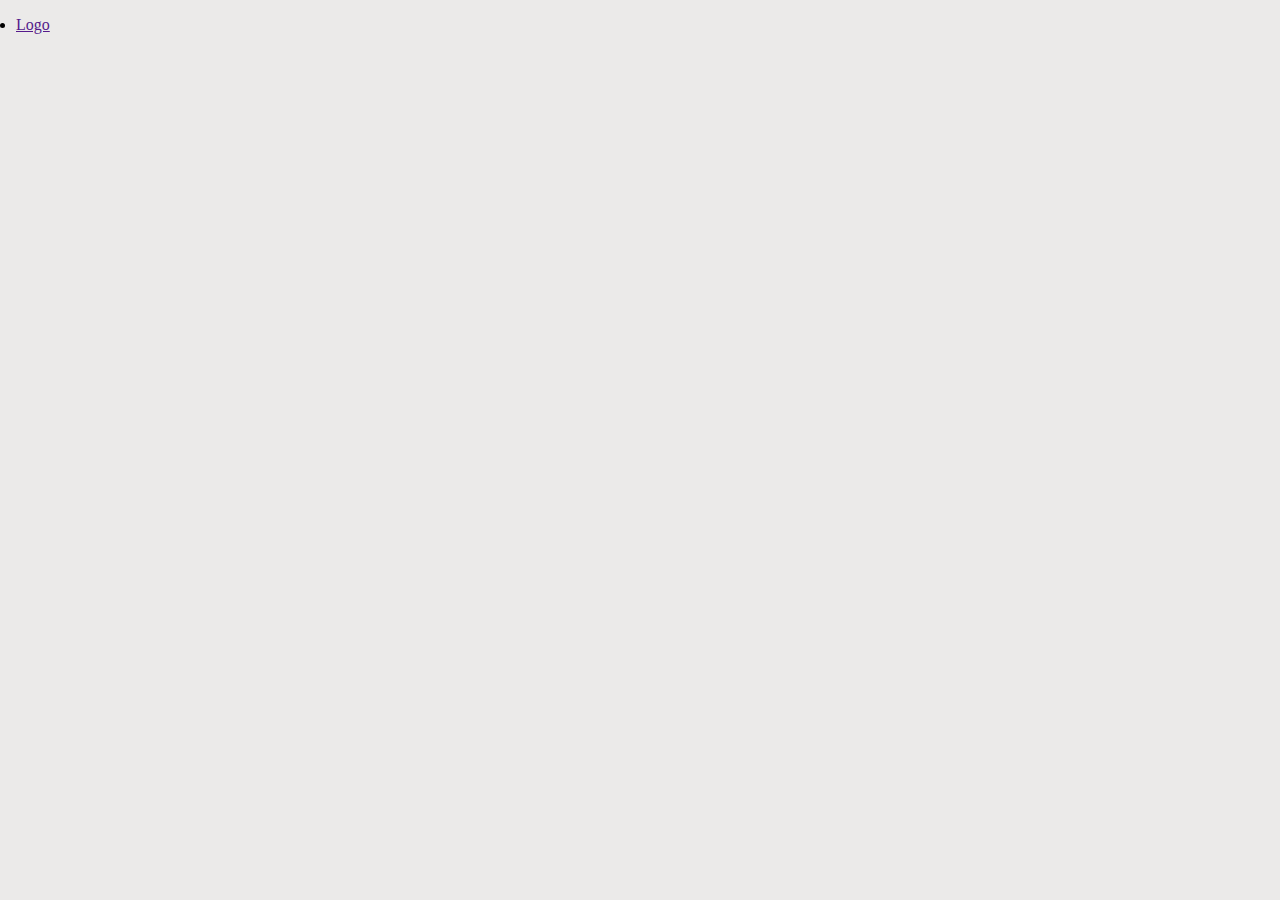
==== art-landing/index.html @ 72f4d2ae "Made it more reponsive" ====
<!DOCTYPE html>
<html lang="en">
<head>
    <meta charset="UTF-8">
    <meta name="viewport" content="width=device-width, initial-scale=1.0">
    <title>theArt</title>
    <link rel="stylesheet" href="style.css">

</head>
<body>
    <!--navbar-->
    <section class="wrapper-container">
        <nav>
            <ul>
                <li><a href="">Logo</a></li>
            </ul>
            <div class="burger">
                <span></span>
                <span></span>
                <span></span>
            </div>
        </nav>
    </section>


</body>
</html>
---- art-landing/style.css ----
/*resets*/
*{
    padding: 0;
    margin: 0;
    box-sizing: border-box;
}
@import url('https://fonts.googleapis.com/css2?family=Open+Sans:ital,wght@0,300..800;1,300..800&display=swap');
body{
    background-color: #ebeae9;
    margin: 1rem;
}
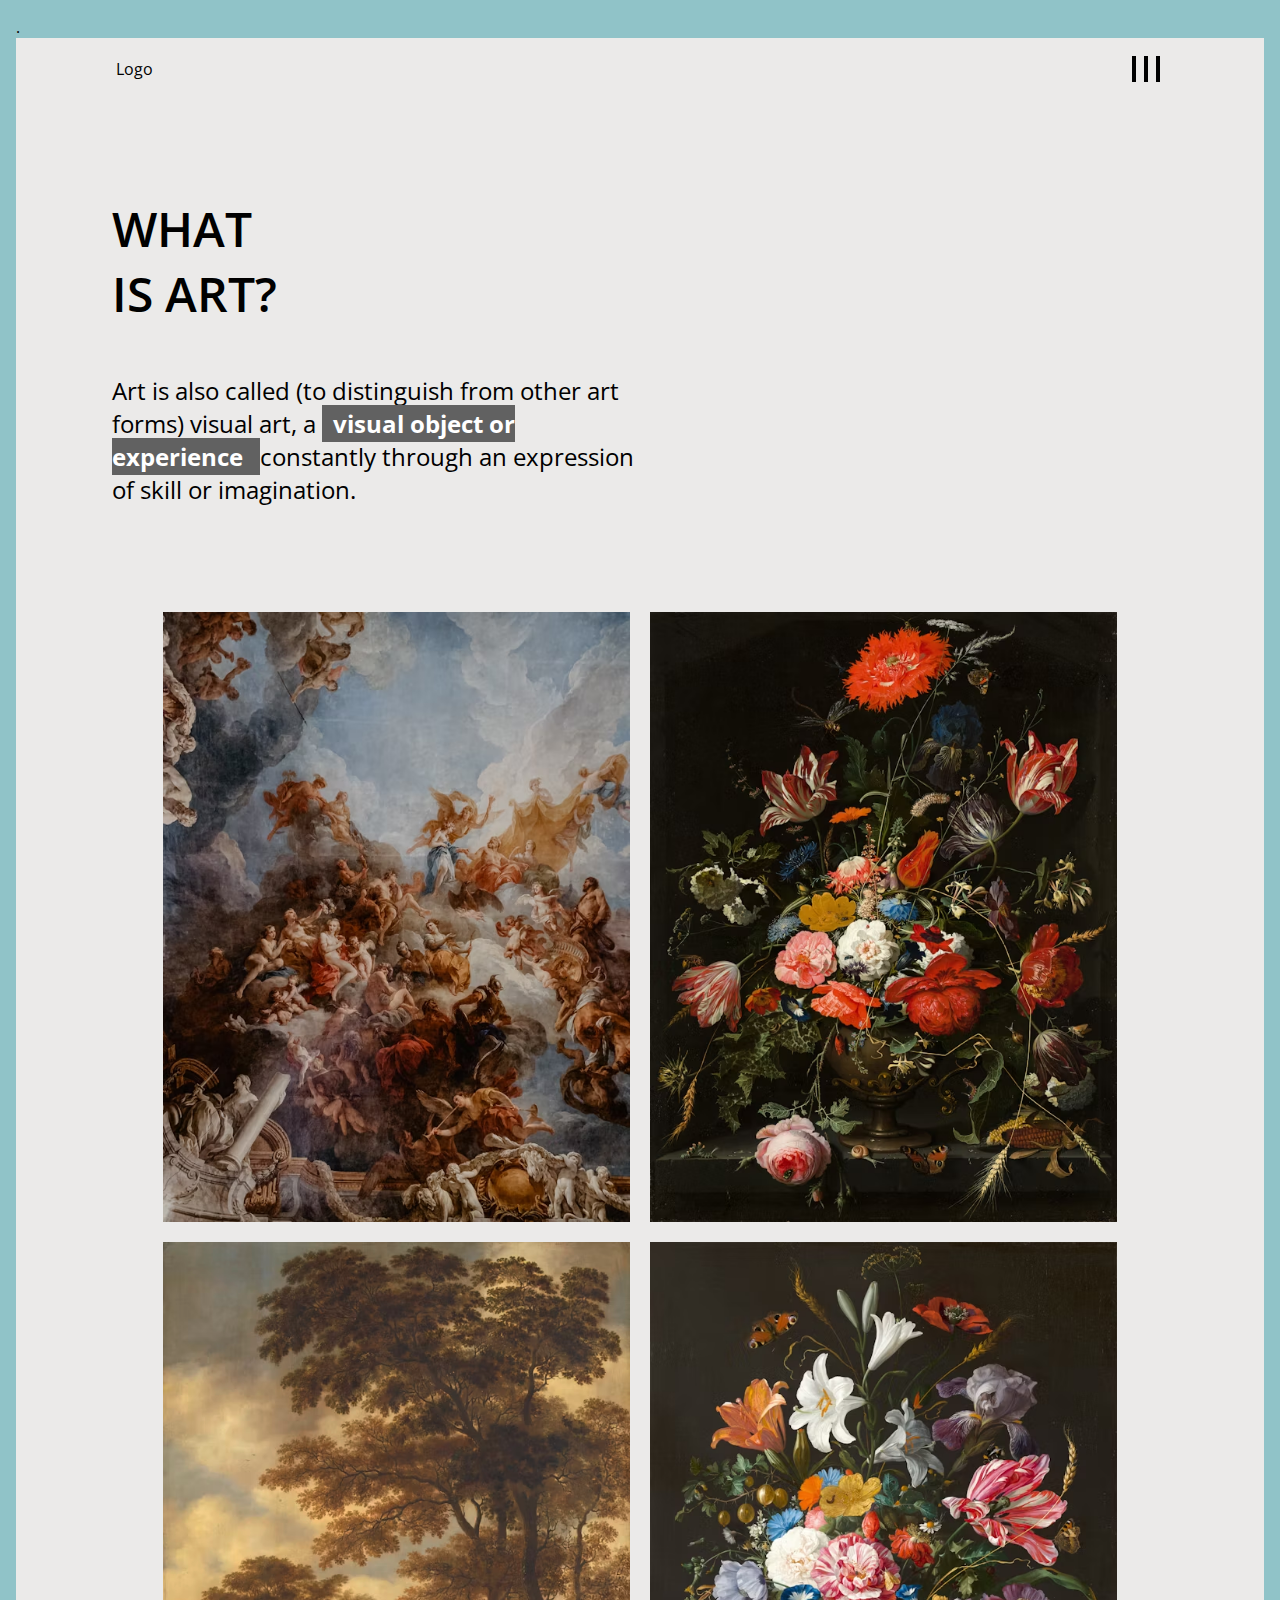
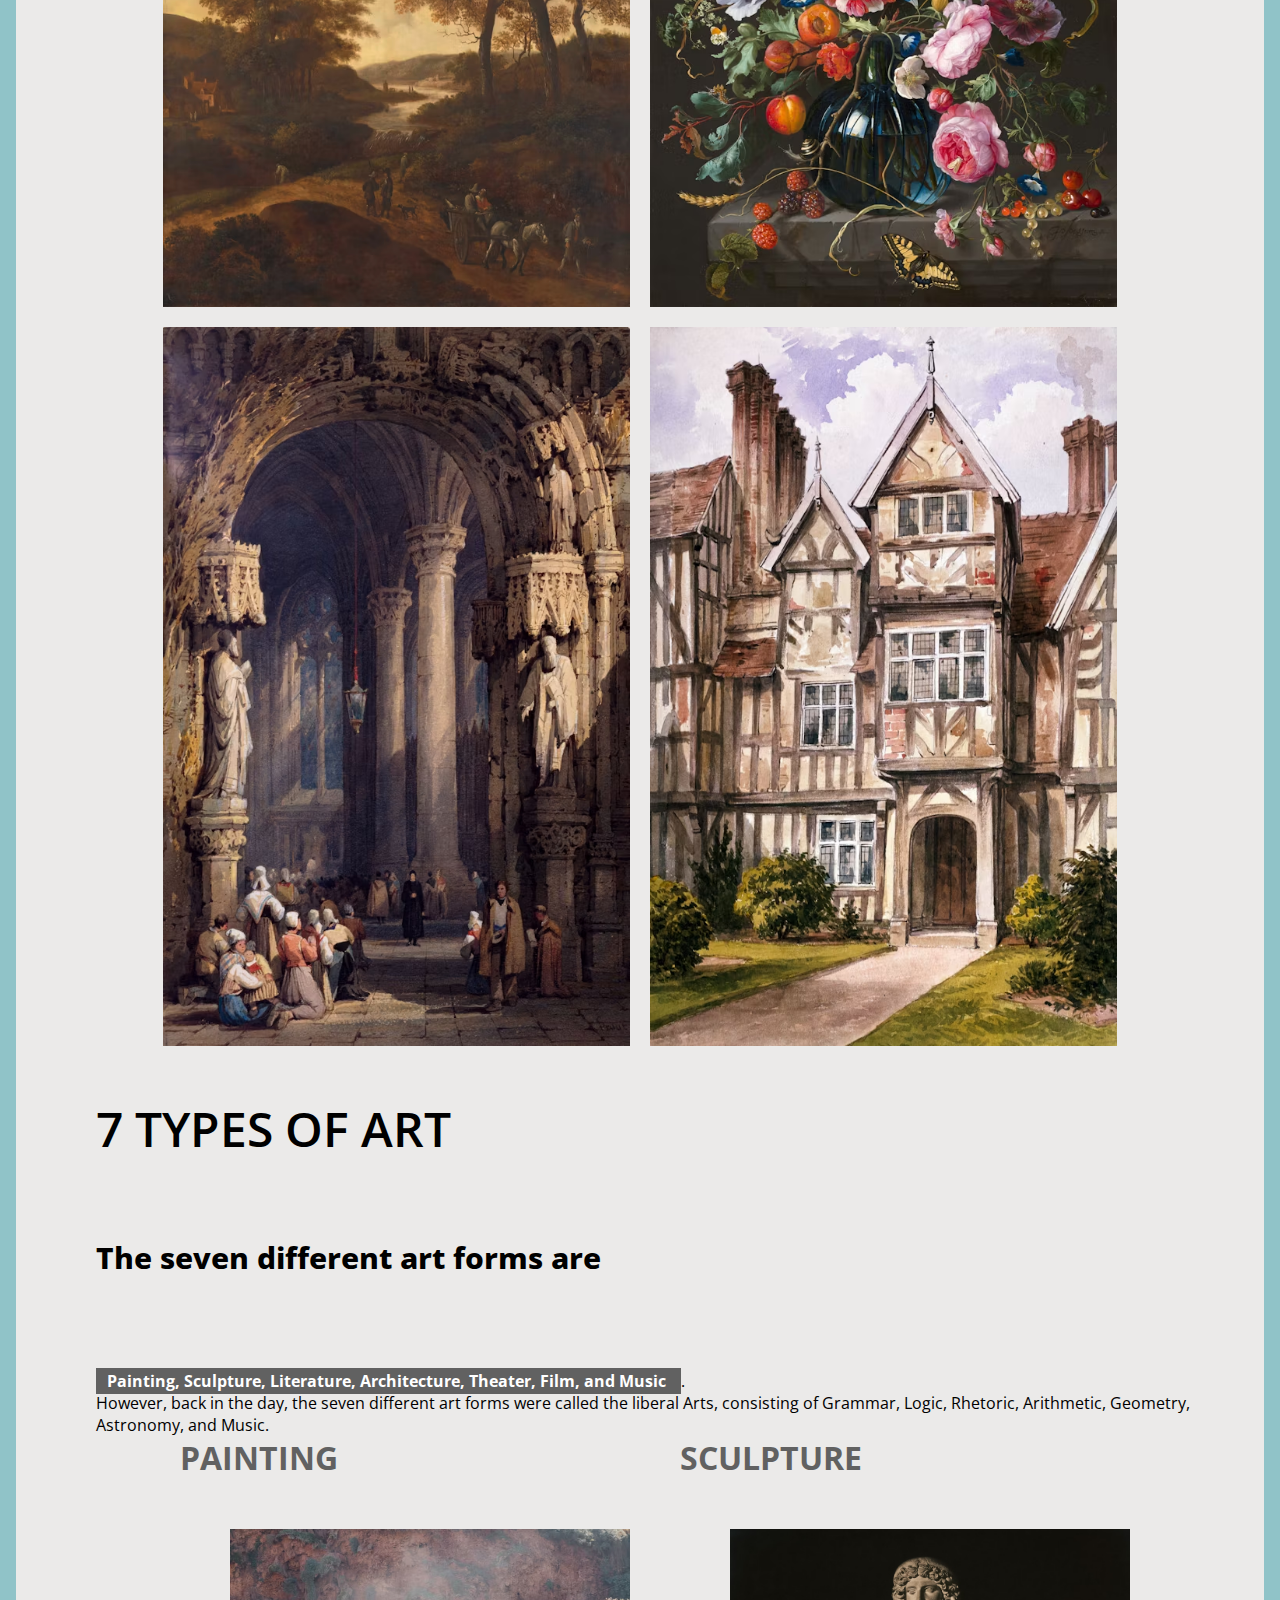
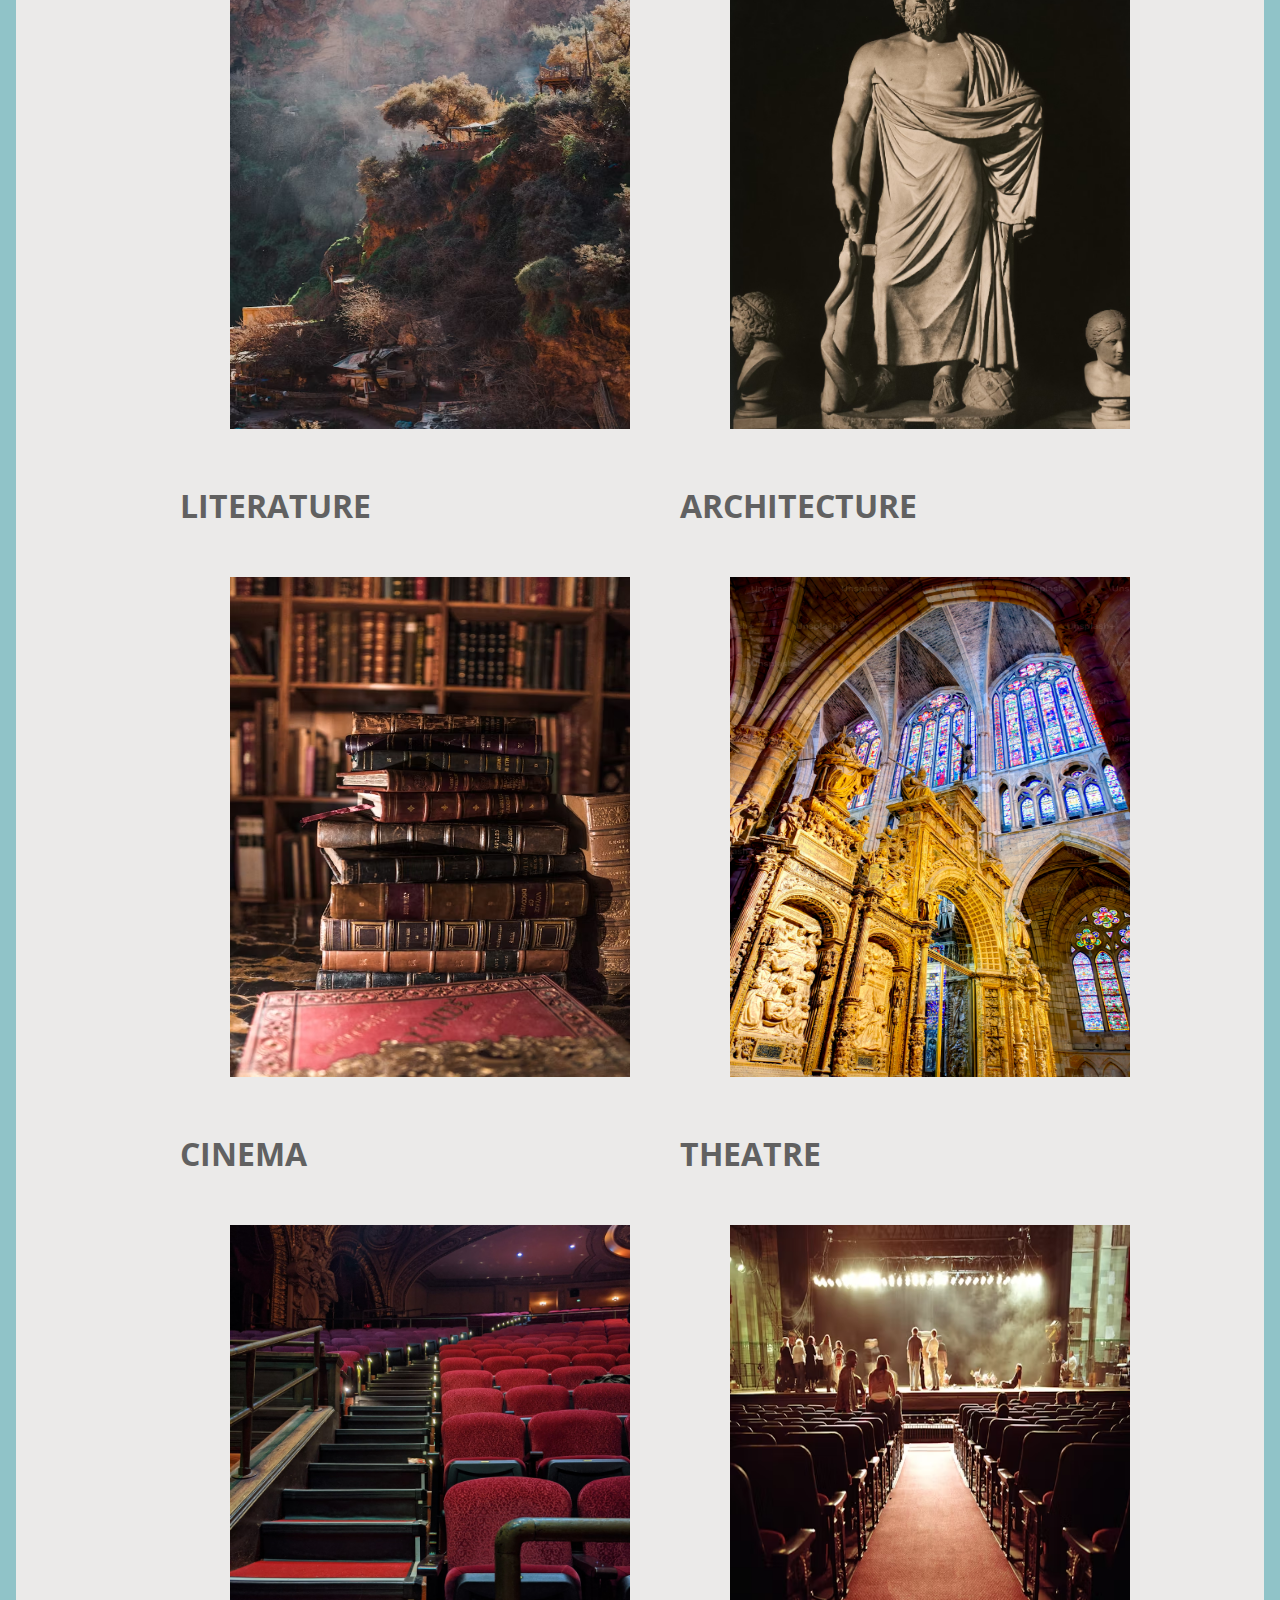
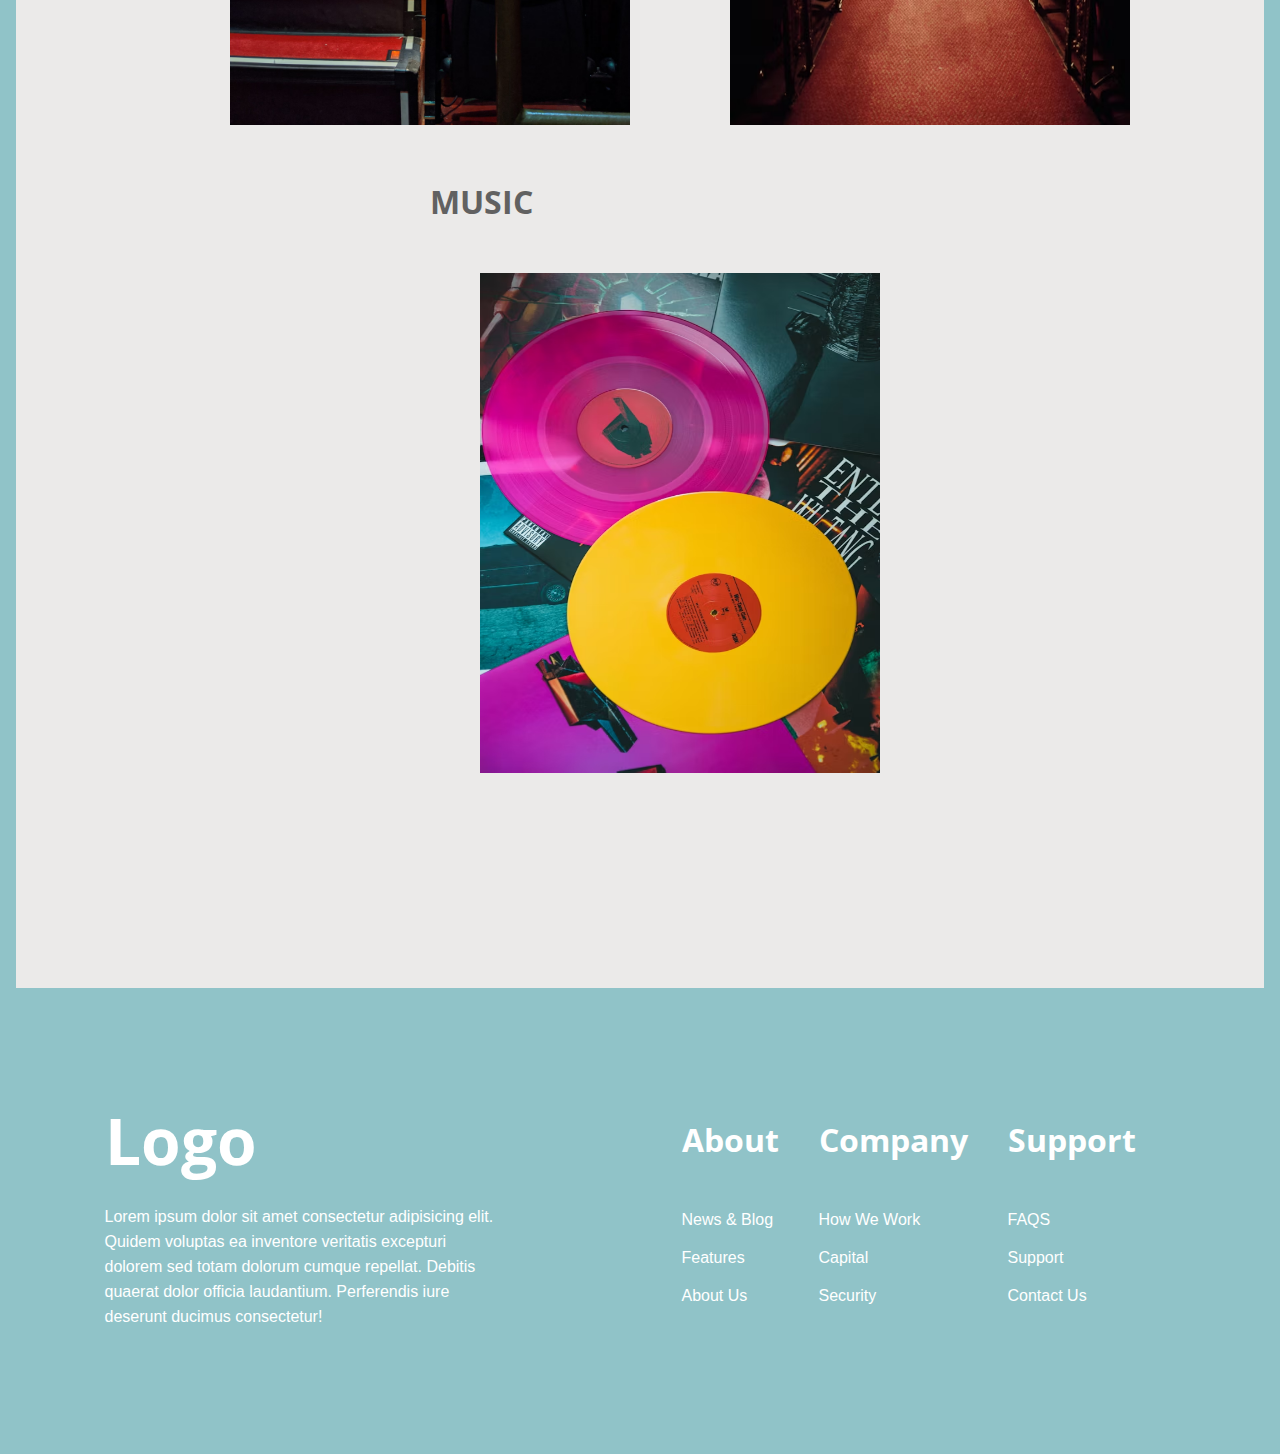
==== commit e1d1daff: "Add art-landing page" ====
--- a/art-landing/index.html
+++ b/art-landing/index.html
@@ -8,8 +8,9 @@
 
 </head>
 <body>
+    .
     <!--navbar-->
-    <section class="wrapper-container">
+    <div class="wrapper-container">
         <nav>
             <ul>
                 <li><a href="">Logo</a></li>
@@ -20,8 +21,88 @@
                 <span></span>
             </div>
         </nav>
-    </section>
-
-
+    <!--NAV end-->
+    <!--HEADER start-->
+    <header>
+        <h1 class="main-headings">WHAT<br>IS ART?</h1>
+        <p class="primary-headings">Art is also called (to distinguish from other art forms) visual art, a <span class="bg-gray">visual object or experience </span>constantly through an expression of skill or imagination.</p>
+    </header>
+    <!--HEADER end-->
+    <!--MAIN start-->
+    <main>
+        <img src="imgs/img1.avif" alt="" class="img">
+        <img src="imgs/img2.avif" alt="" class="img">
+        <img src="imgs/img3.avif" alt="" class="img">
+        <img src="imgs/img4.avif" alt="" class="img">
+        <img src="imgs/img5.avif" alt="" class="img">
+        <img src="imgs/img7.avif" alt="" class="img">
+    </main>
+    <section class="section-three">
+        <h1 class="main-headings">7 TYPES OF ART</h1>
+        <p class="primary-headings">The seven different art forms are </p>
+        <span class="bg-gray">
+           Painting, Sculpture, Literature, Architecture, Theater, Film, and Music
+          </span>. 
+          <p class="art-note">However, back in the day, the seven different art forms were called the liberal Arts, consisting of Grammar, Logic, Rhetoric, Arithmetic, Geometry, Astronomy, and Music.
+        </p>
+    <div class="list">
+        <div class="item">
+            <h1>PAINTING</h1>
+        <img src="imgs/painting.avif" alt="">
+        </div>
+        <div class="item">
+            <h1>SCULPTURE</h1>
+        <img src="imgs/sculpture.avif" alt="">
+        </div>
+        <div class="item"><h1>LITERATURE</h1>
+            <img src="imgs/liter.avif" alt="">
+        </div>
+        <div class="item">
+            <h1>ARCHITECTURE</h1>
+        <img src="imgs/archi.avif" alt="">
+        </div>
+        <div class="item">
+            <h1>CINEMA</h1>
+        <img src="imgs/cinema.avif" alt="">
+        </div>
+        <div class="item">
+            <h1>THEATRE</h1>
+        <img src="imgs/theatre.avif" alt="">
+        </div>
+        <div class="item">
+            <h1>MUSIC</h1>
+        <img src="imgs/music.webp" alt="">
+        </div>
+    </div>
+</section>
+<!--secrtion three end-->
+<!--FOOTER start-->
+<footer>
+    <div class="logo-container">
+        <h1>Logo</h1>
+        <p>Lorem ipsum dolor sit amet consectetur adipisicing elit. Quidem voluptas ea inventore veritatis excepturi dolorem sed totam dolorum cumque repellat. Debitis quaerat dolor officia laudantium. Perferendis iure deserunt ducimus consectetur!</p>
+    </div>
+    <div class="about-company">
+        <div class="container">
+            <h1>About</h1>
+            <p>News & Blog</p>
+            <p>Features</p>
+            <p>About Us</p>
+        </div>
+        <div class="container">
+            <h1>Company</h1>
+            <p>How We Work</p>
+            <p>Capital</p>
+            <p>Security</p>
+        </div>
+        <div class="container">
+            <h1>Support</h1>
+            <p>FAQS</p>
+            <p>Support</p>
+            <p>Contact Us</p>
+        </div>
+    </div>
+</footer>
+</div>
 </body>
 </html>--- a/art-landing/style.css
+++ b/art-landing/style.css
@@ -1,11 +1,192 @@
+@import url('https://fonts.googleapis.com/css2?family=Open+Sans:ital,wght@0,300;1,300&display=swap');
 /*resets*/
 *{
     padding: 0;
     margin: 0;
     box-sizing: border-box;
 }
-@import url('https://fonts.googleapis.com/css2?family=Open+Sans:ital,wght@0,300..800;1,300..800&display=swap');
 body{
-    background-color: #ebeae9;
+    background: rgb(144, 195, 200);
     margin: 1rem;
+}
+.wrapper-container{
+  background-color: #ebeae9;
+}
+html{
+    font-family: "Open Sans", sans-serif;
+}
+/*Nav start*/
+nav{
+    display: flex;
+    justify-content: space-between;
+    align-items: center;
+    color: #fff;
+    padding: 20px;
+    margin-bottom: 5rem;
+}
+ nav ul{
+    margin-left: 5rem;
+    list-style: none;
+ } 
+ li a{
+    text-decoration: none;
+    color: #000;
+ }
+ nav .burger{
+    margin-right: 5rem;
+    cursor: pointer;
+ }
+ nav .burger span{
+    height: 4px;
+    border: 2px solid black;
+    margin: 4px;
+    background: #000;
+ }
+ /*Nav end*/
+  /*Header start*/
+  header{
+    margin: 6rem;
+  }
+  .main-headings{
+    width: 50%;
+    font-size: 3rem;
+    font-weight: 600;
+  }
+  .primary-headings{
+    width: 50%;
+    margin-top: 3rem;
+    font-size: 1.5rem;
+    line-height: 33px;
+  }
+  .bg-gray{
+    background: rgb(97,97,97);
+    color: white;
+    padding: 2px 11px;
+    font-weight: bold;
+  }
+  main{
+    margin: 0 4rem;
+    display: flex;
+    flex-wrap: wrap;
+    justify-content: center;
+    margin: 40px;
+  }
+  main .img{
+    width: 40%;
+    margin: 10px;
+  }
+.list{
+    display: flex;
+    flex-wrap: wrap;
+    justify-content: center;
+    align-items: center;
+}
+.section-three{
+  margin-left: 5rem;
+}
+.section-three .main-headings{
+  margin-bottom: 5rem;
+}
+.section-three .primary-headings{
+  margin-bottom: 6rem;
+  font-size: 30px;
+  font-weight: 750 ;
+}
+.section-three .item h1{
+    font-size: 2rem;
+    color: rgb(97,97,97);
+}
+.section-three img{
+    width: 400px;
+    height: 500px;
+    margin: 50px;
+}
+/*Footer Start*/
+footer{
+  margin-top: 10rem;
+  height:50vh;
+  display: flex;
+  flex-wrap: wrap;
+  justify-content: space-around;
+  align-items: center;
+  color: white;
+  background: rgb(144, 195, 200);
+}
+footer .logo-container h1{
+  font-size: 4rem;
+  font-family: 'Open Sans', sans-serif;
+  margin-bottom: 20px;
+}
+footer .logo-container p{
+  max-width: 400px;
+  font-family: sans-serif;
+  line-height: 25px;
+}
+footer .about-company{
+  display: flex;
+  flex-wrap: wrap;
+  justify-content: center;
+  align-items: center;
+}
+footer .about-company .container{
+  margin-right: 40px;
+  margin-top: 1rem;
+}
+.about-company .container h1{
+  margin-bottom: 50px;
+}
+.about-company .container p{
+  margin-bottom: 20px;
+  font-family: sans-serif;
+}
+/*Reponsiveness*/
+@media screen and (max-width: 740px) {
+  header .main-headings{
+    width: 100%;
+  }
+  header .primary-headings{
+    font-size: 1.5rem;
+    width: 100%;
+  } 
+  main{
+    display: grid;
+    grid-template-columns: repeat(2, 1fr);
+    gap: 10px;
+  }
+  main .img{
+    width: 100%; /* Ensure images take full width of each column */
+    height: 100%; /* Set a fixed height to ensure equal size */
+    object-fit: cover; /* Make sure images cover the area evenly */
+    margin: 0;
+  }
+  .section-three .main-headings{
+    width: 100%;
+  }
+  .section-three .primary-headings{
+    width: 100%;
+    font-size: 2rem;
+  }
+  .list h1{
+    margin-top: 3rem;
+  }
+  .section-three img{
+    display: flex;
+    flex-wrap: wrap;
+    justify-content: center;
+    align-items: center;
+    width: 90%;
+    height: 80%;
+    margin: 5px;
+    margin-bottom: 10px;
+  }
+  .section-three{
+    margin: 1rem;
+  }
+  body{
+    margin-left: 2rem;
+    margin-right: 2rem;
+  }
+  .logo-container h1{
+    margin-top: 1rem;
+  }
 }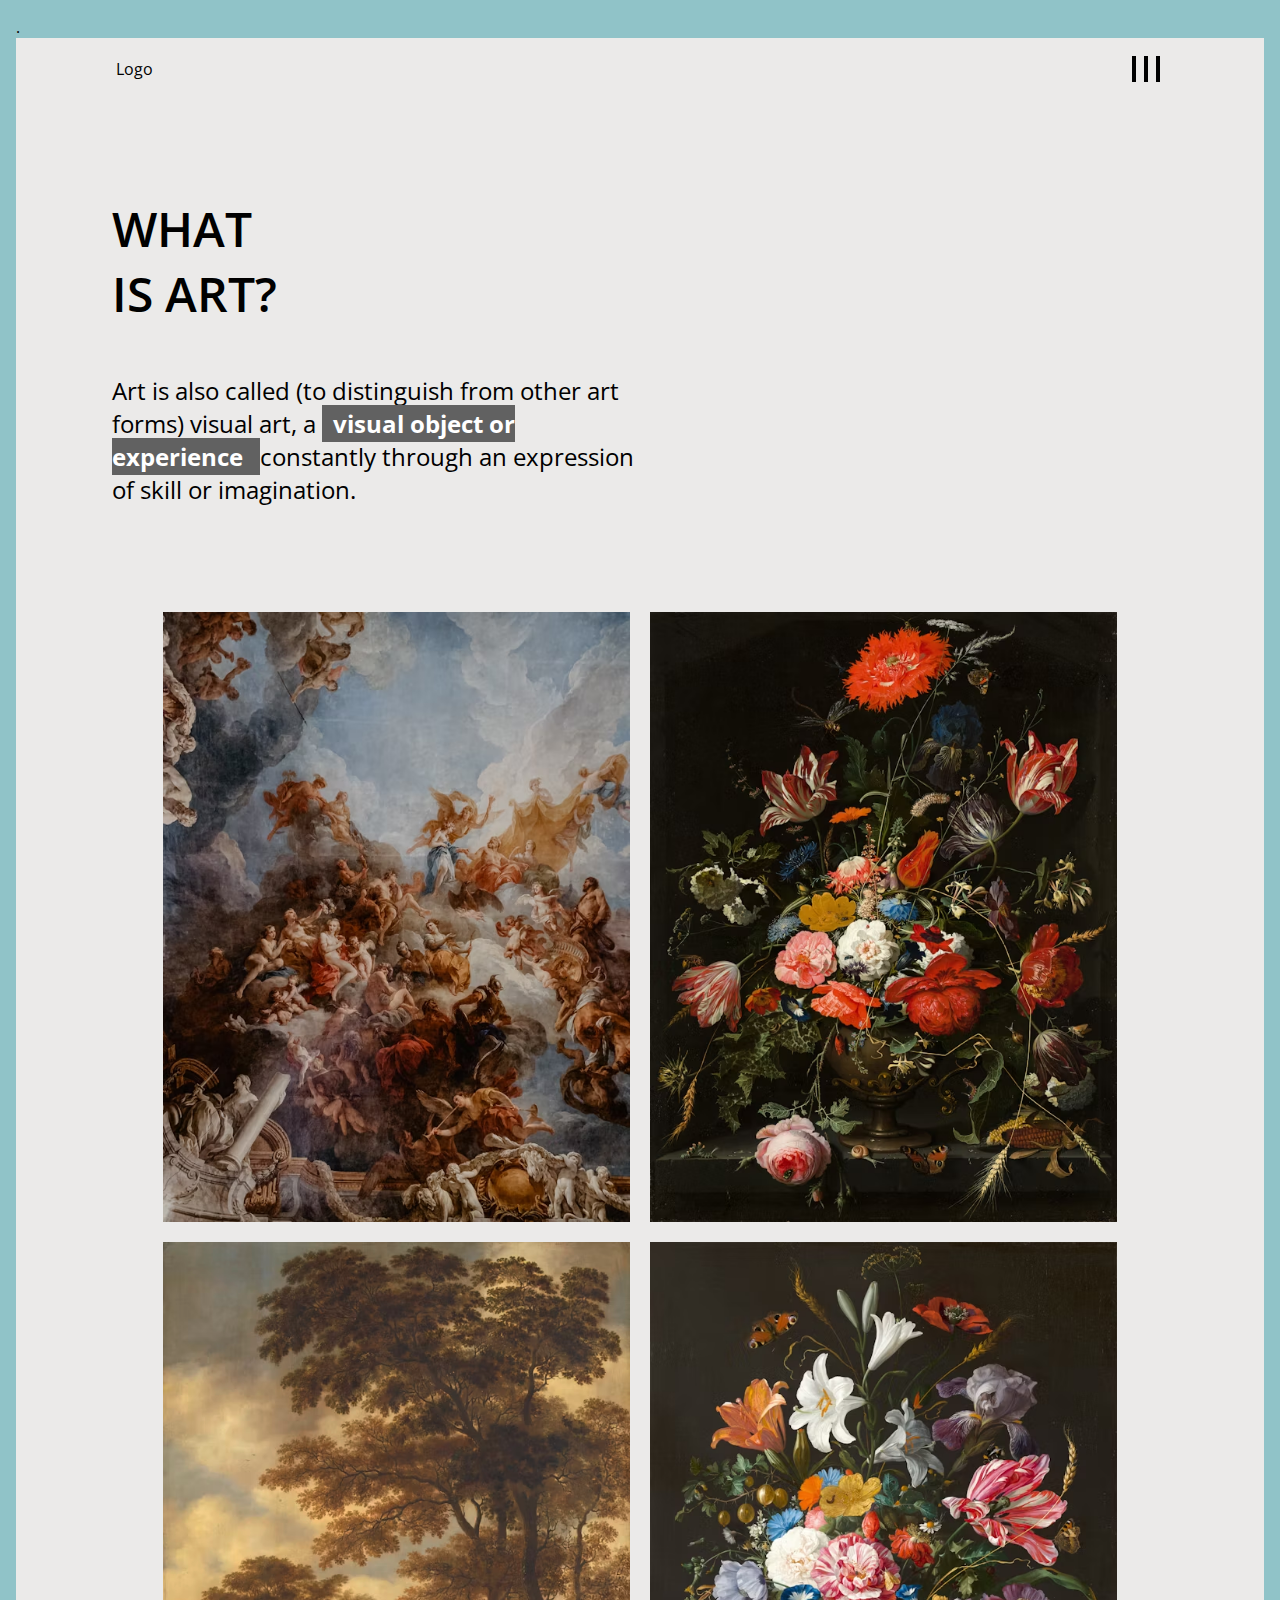
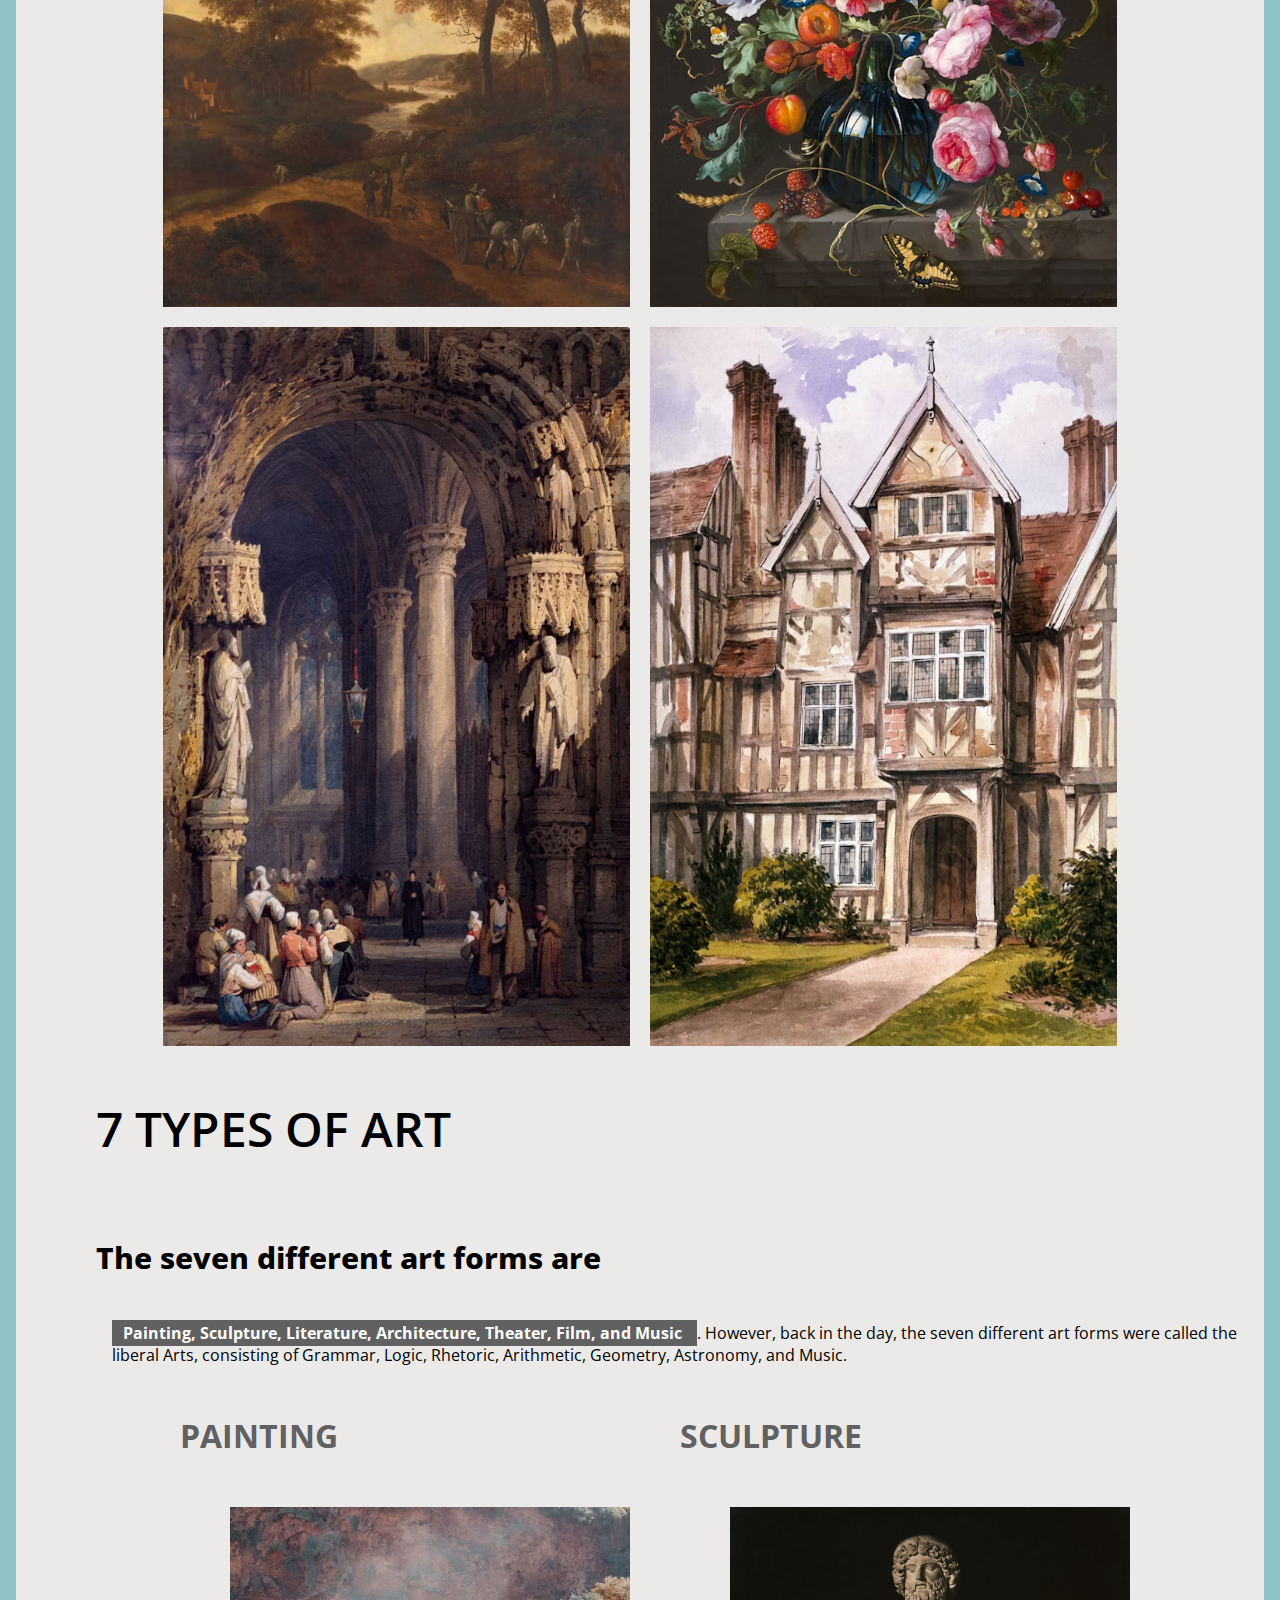
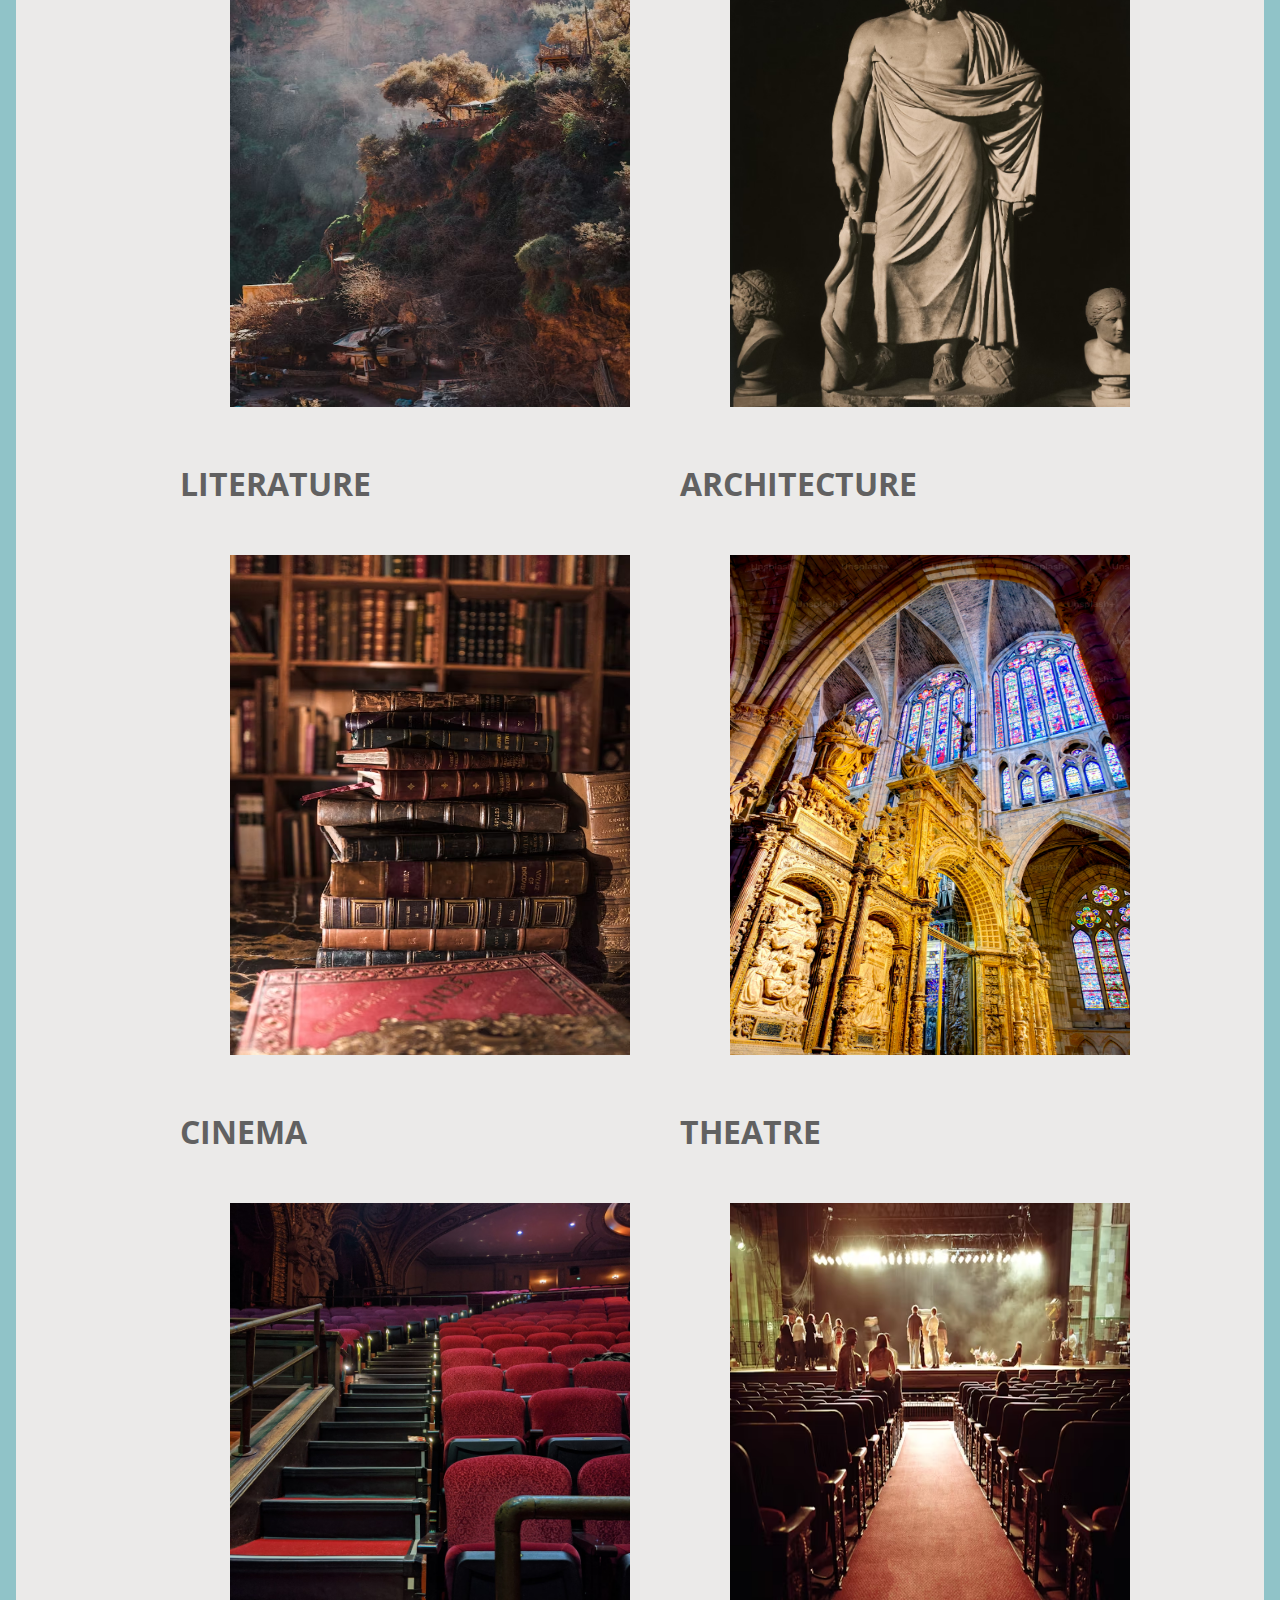
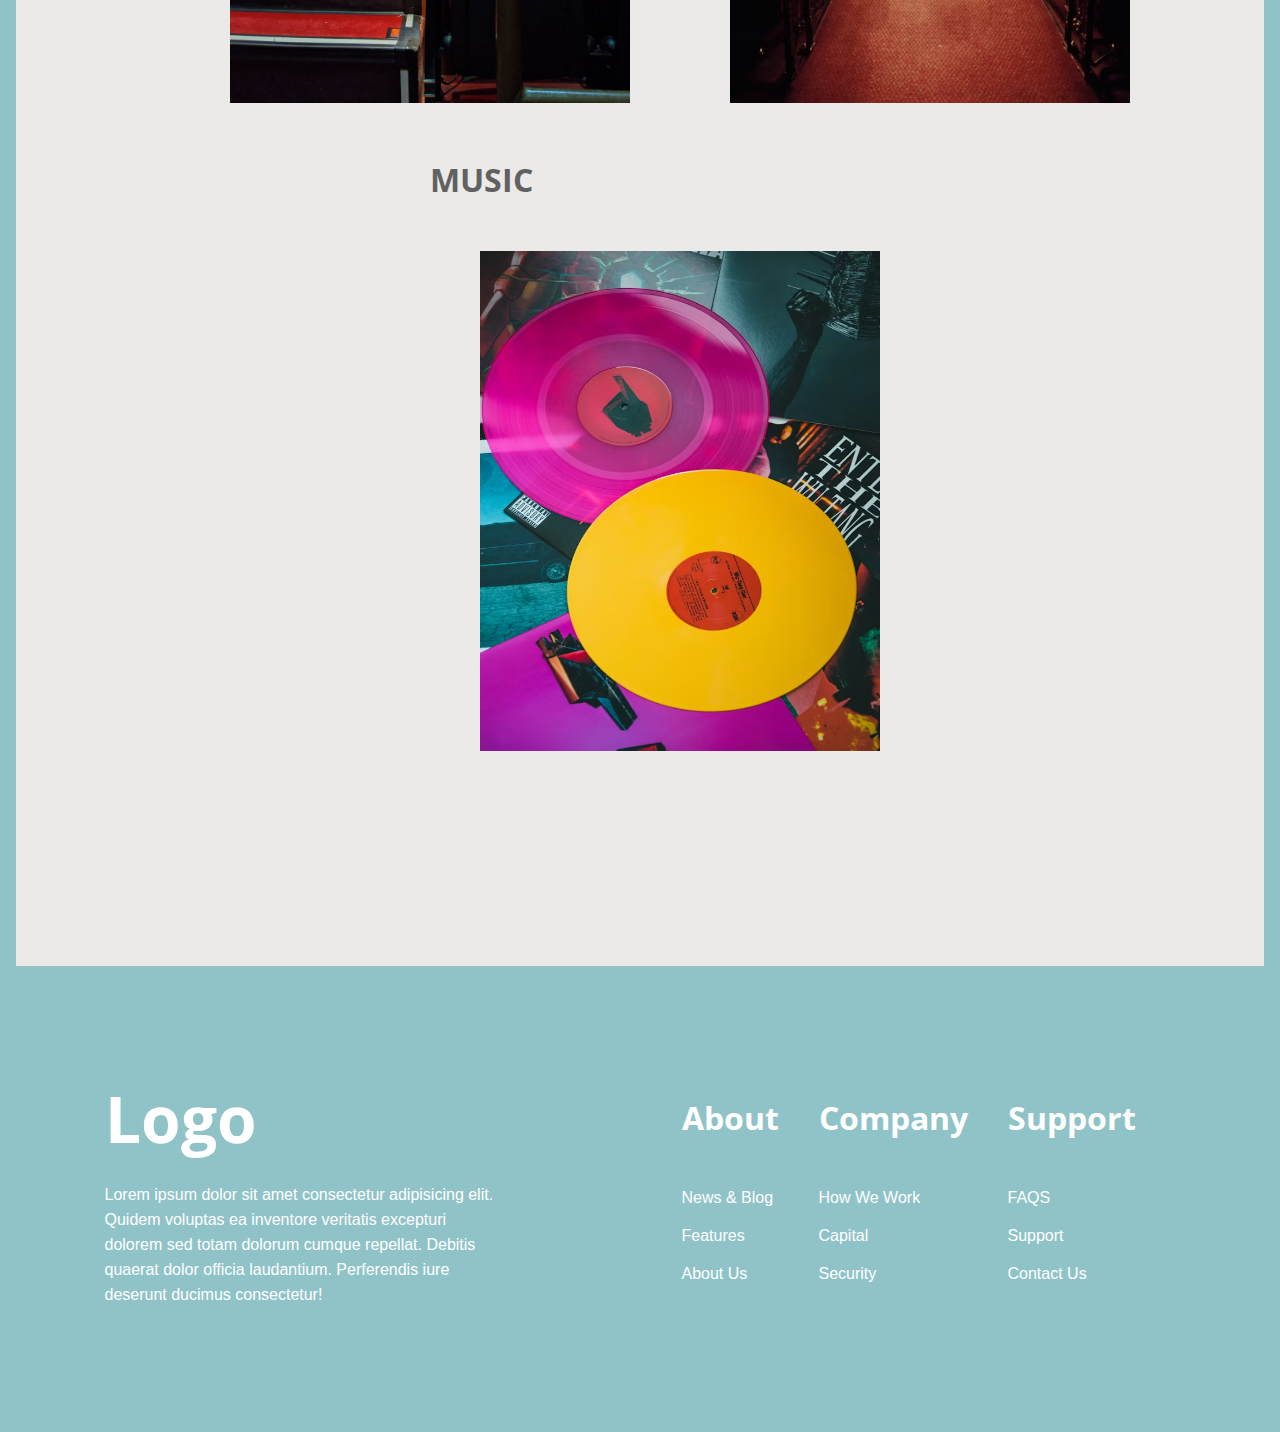
==== commit c675116b: "Add margins" ====
--- a/art-landing/index.html
+++ b/art-landing/index.html
@@ -40,11 +40,10 @@
     <section class="section-three">
         <h1 class="main-headings">7 TYPES OF ART</h1>
         <p class="primary-headings">The seven different art forms are </p>
-        <span class="bg-gray">
+        <p class="art-note"><span class="bg-gray">
            Painting, Sculpture, Literature, Architecture, Theater, Film, and Music
-          </span>. 
-          <p class="art-note">However, back in the day, the seven different art forms were called the liberal Arts, consisting of Grammar, Logic, Rhetoric, Arithmetic, Geometry, Astronomy, and Music.
-        </p>
+          </span>. However, back in the day, the seven different art forms were called the liberal Arts, consisting of Grammar, Logic, Rhetoric, Arithmetic, Geometry, Astronomy, and Music.
+        </p>    
     <div class="list">
         <div class="item">
             <h1>PAINTING</h1>
--- a/art-landing/style.css
+++ b/art-landing/style.css
@@ -64,6 +64,10 @@
     padding: 2px 11px;
     font-weight: bold;
   }
+  .art-note{
+    margin: 1rem;
+    margin-bottom: 3rem;
+  }
   main{
     margin: 0 4rem;
     display: flex;
@@ -88,7 +92,7 @@
   margin-bottom: 5rem;
 }
 .section-three .primary-headings{
-  margin-bottom: 6rem;
+  margin-bottom: 3rem;
   font-size: 30px;
   font-weight: 750 ;
 }
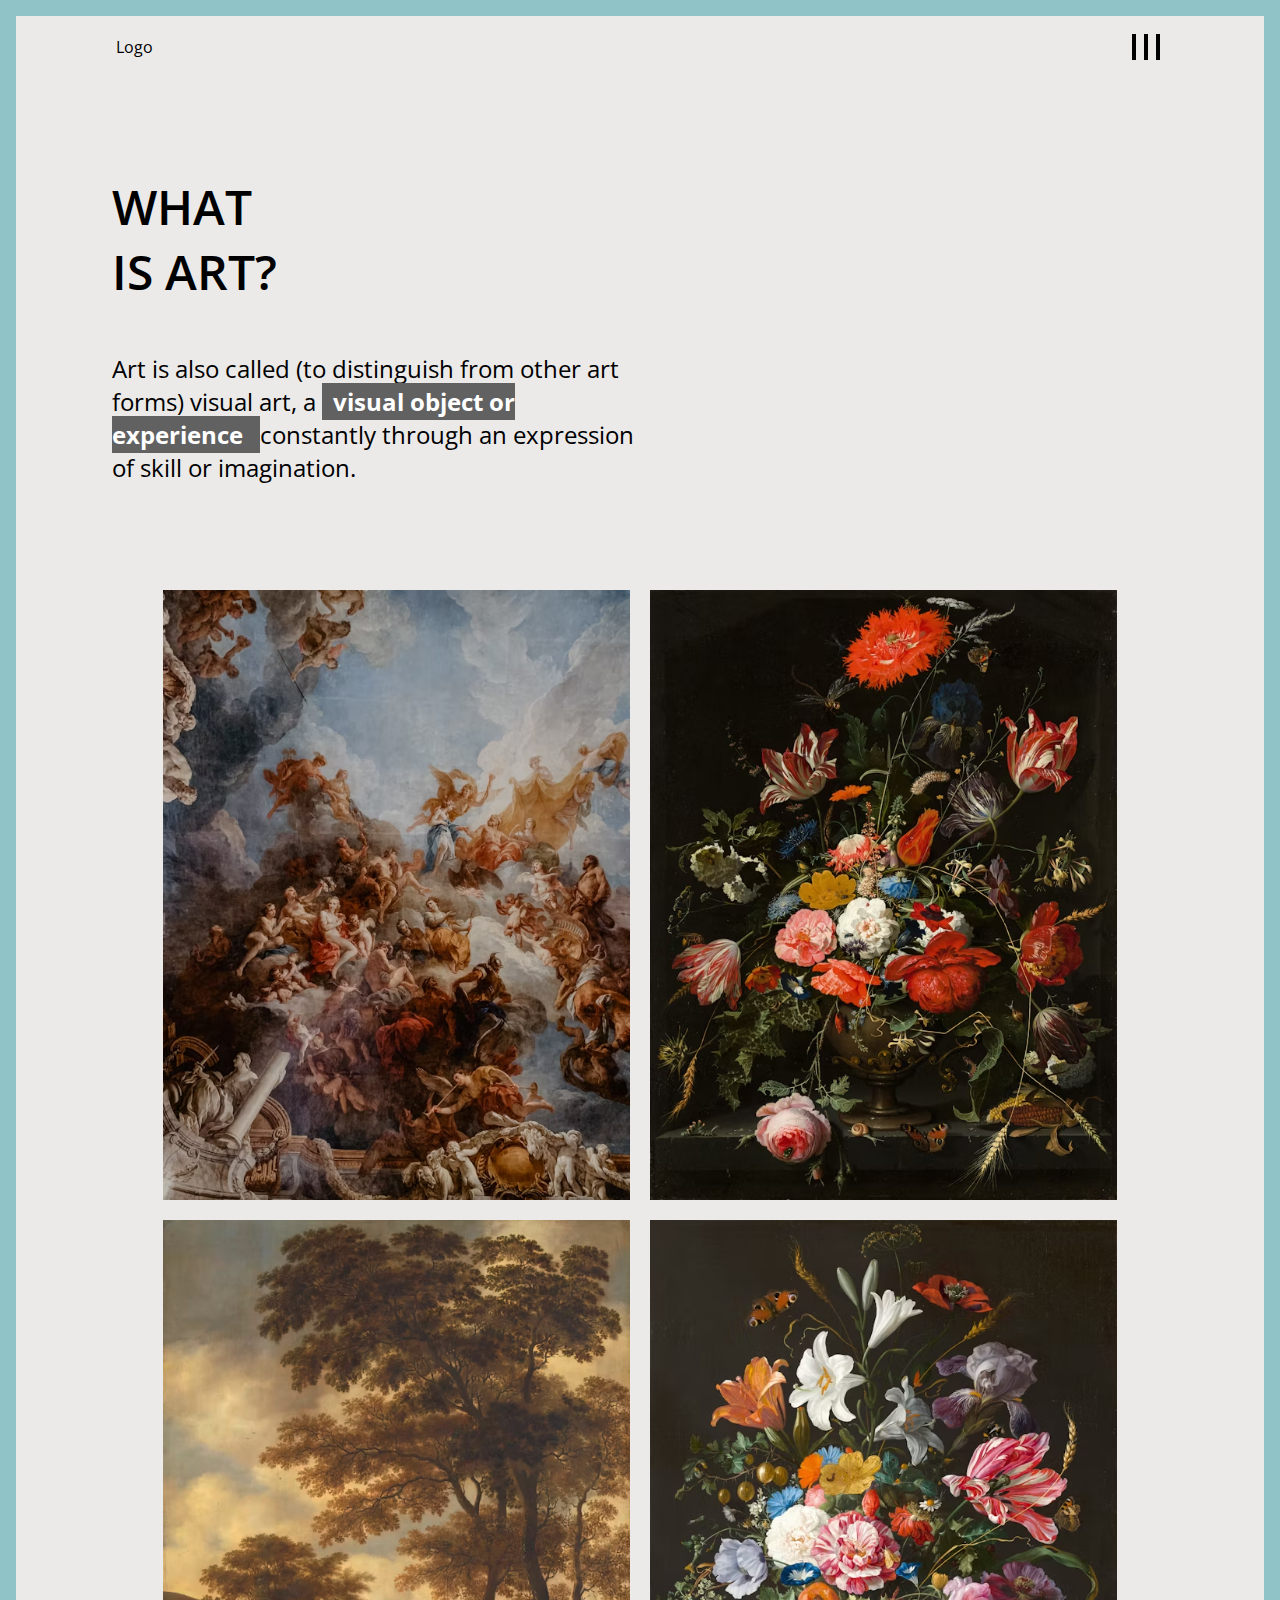
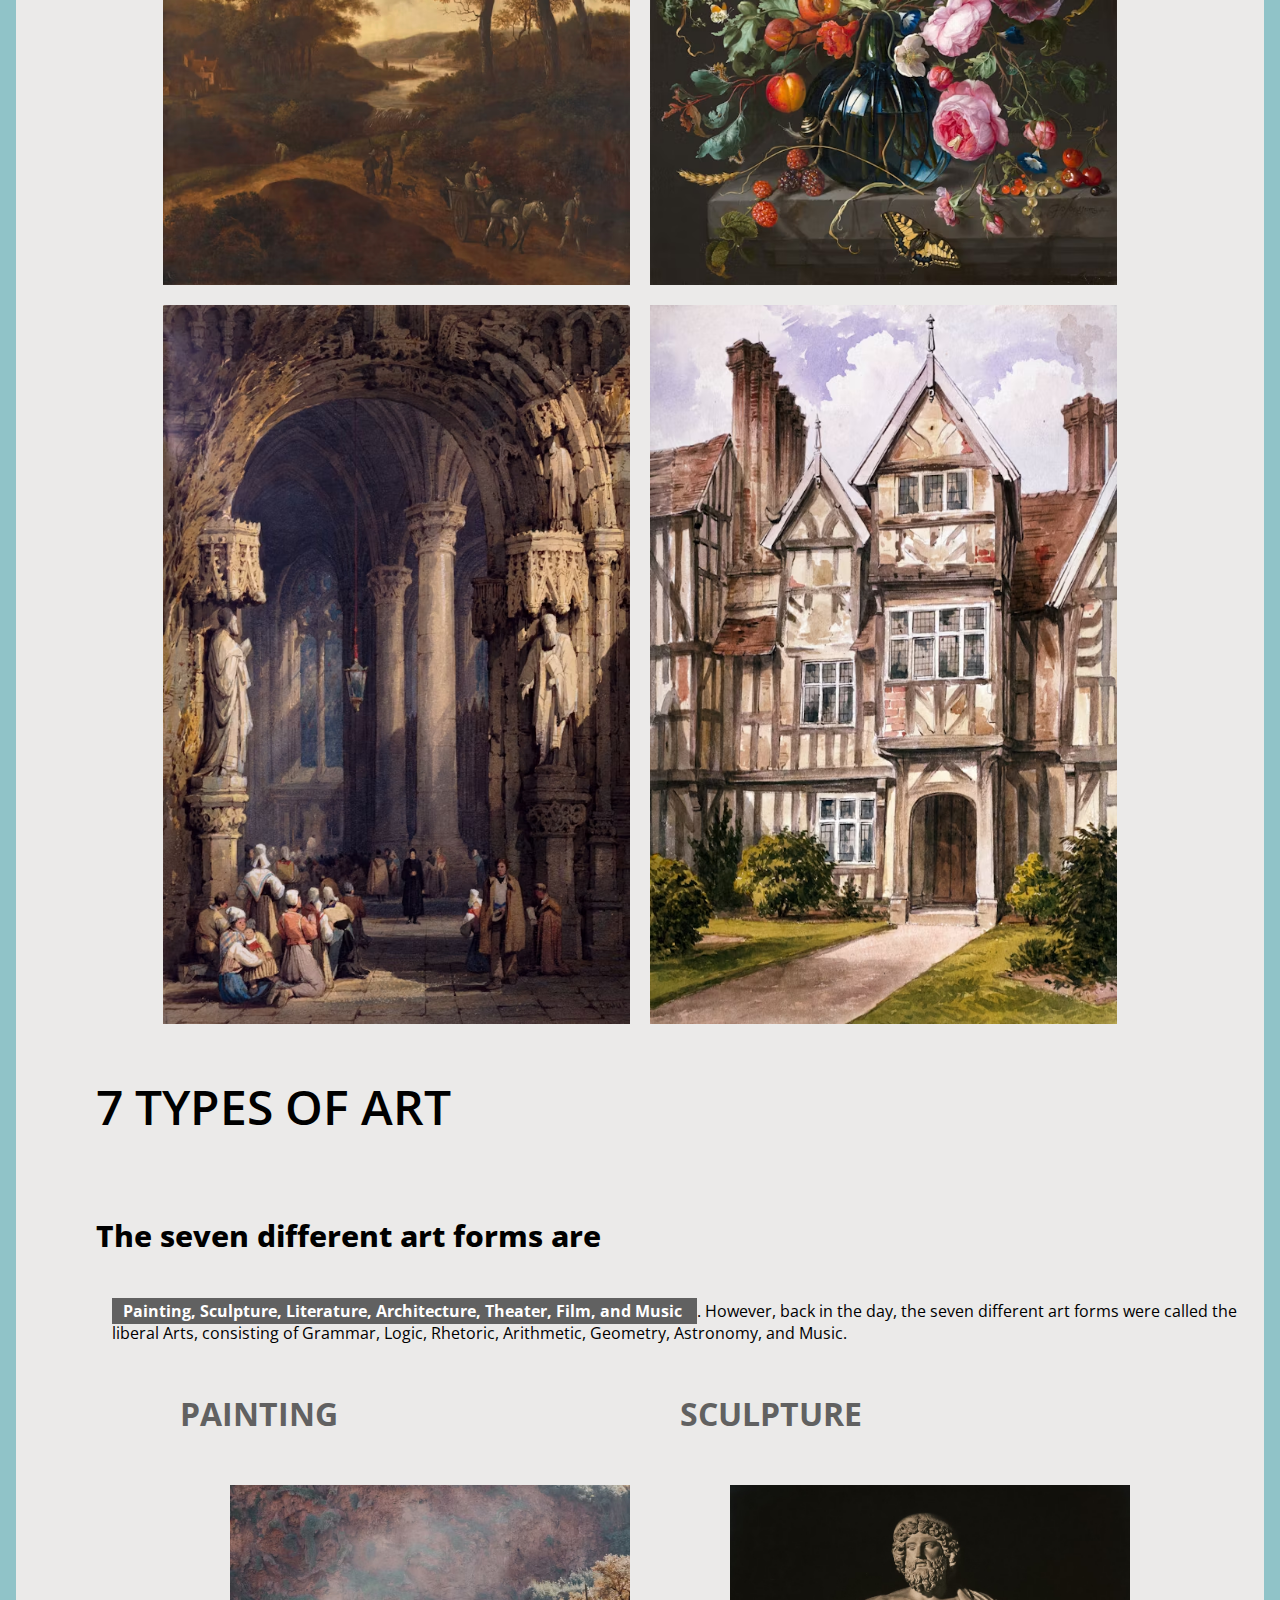
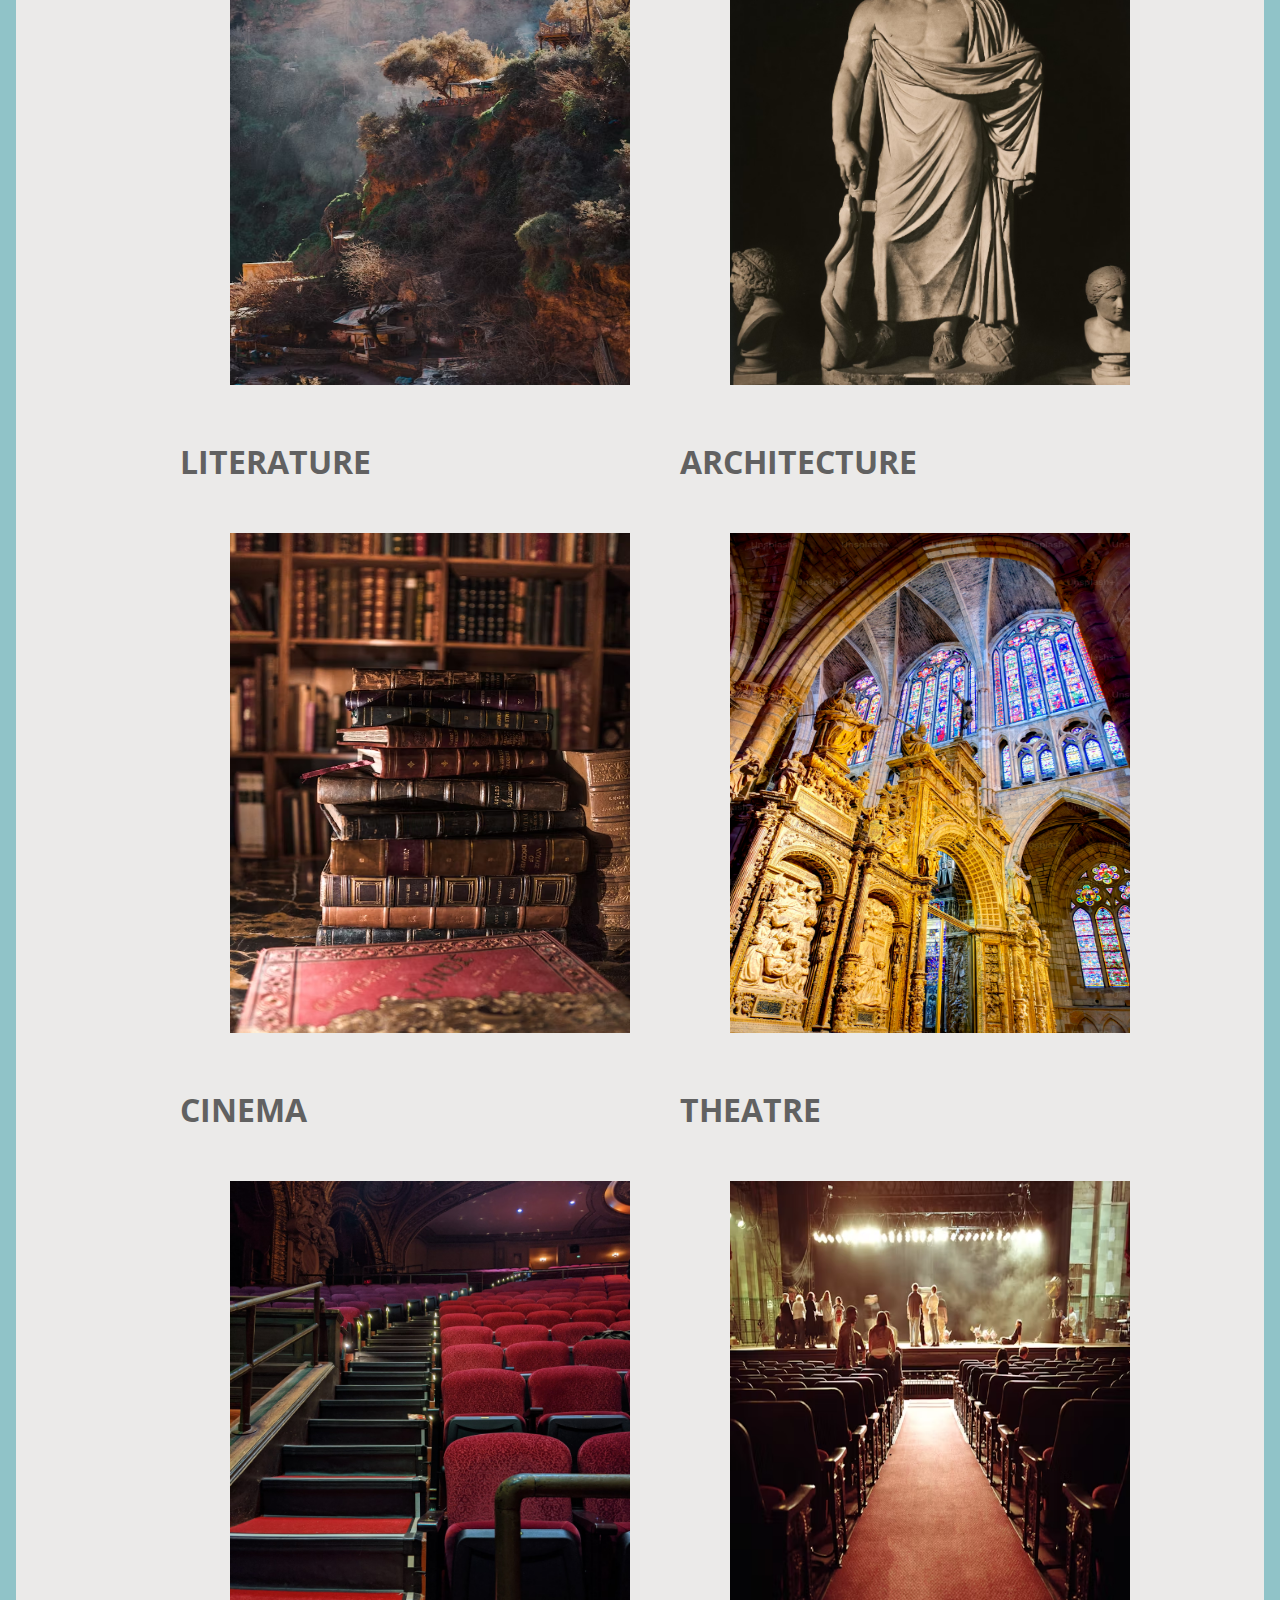
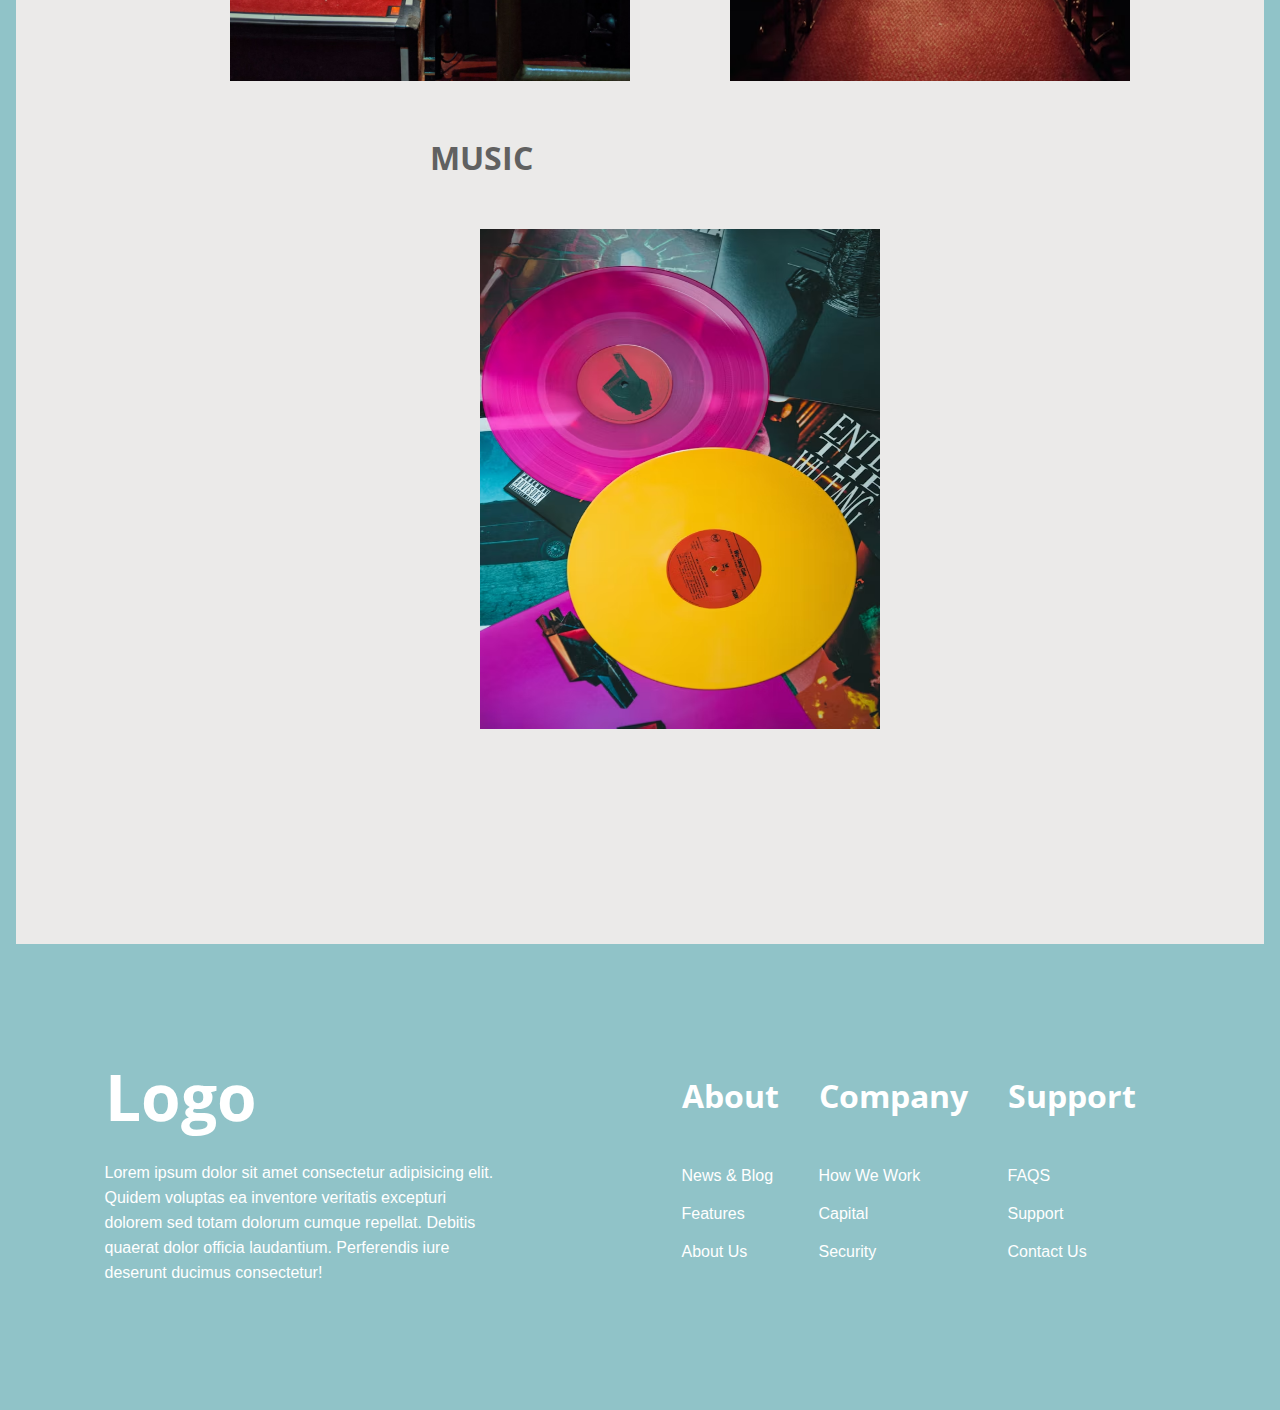
==== commit d2b929de: "Update README" ====
--- a/art-landing/index.html
+++ b/art-landing/index.html
@@ -8,7 +8,6 @@
 
 </head>
 <body>
-    .
     <!--navbar-->
     <div class="wrapper-container">
         <nav>
